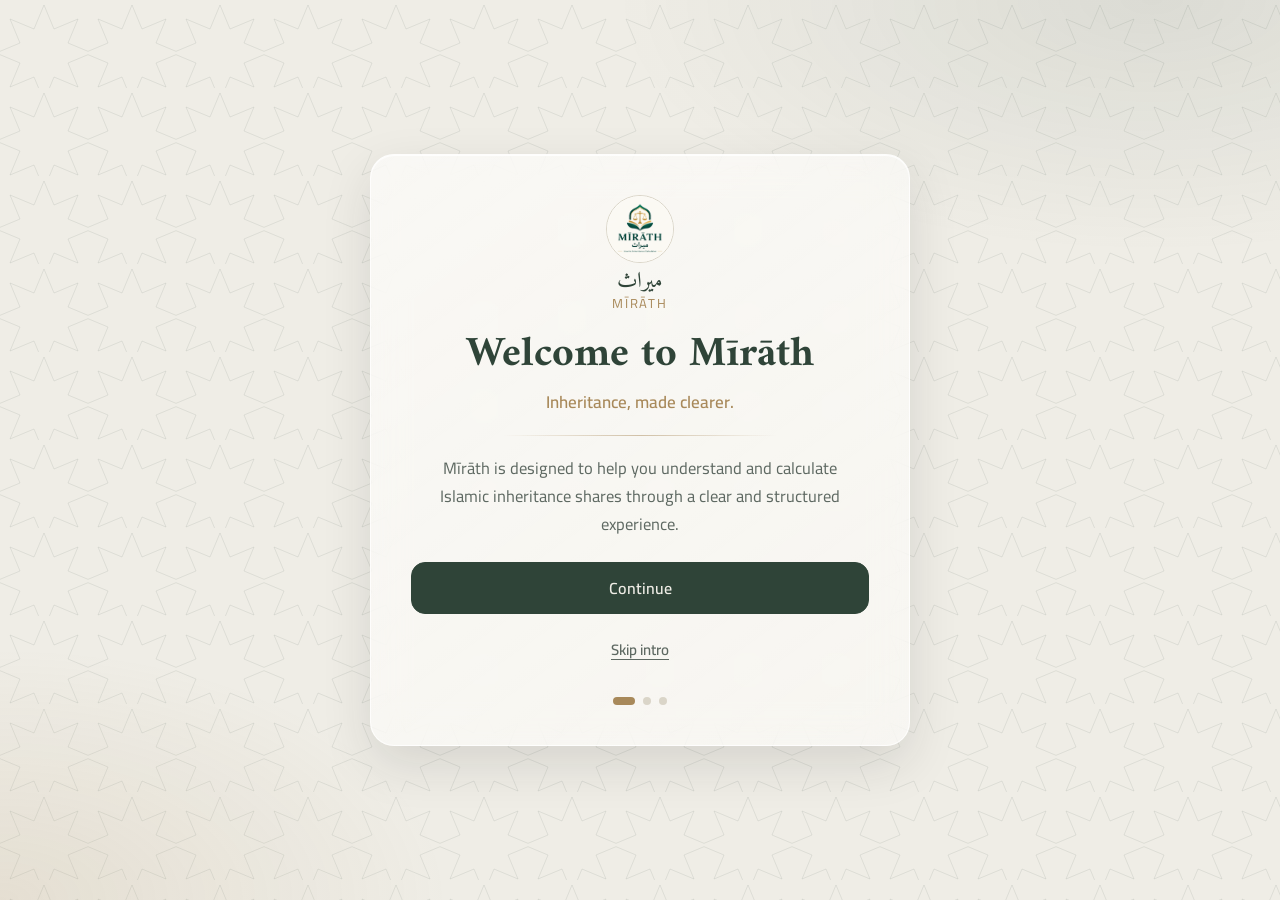
==== index.html @ 4e0994a4 "Add files via upload" ====
<!DOCTYPE html>
<html lang="ar" dir="rtl">
<head>
  <script>
    if (localStorage.getItem('mirath_terms_v1') !== 'accepted') {
      window.location.replace('entry.html');
    }
  </script>

  <!-- baaki existing head code -->
<meta charset="UTF-8">
<meta name="viewport" content="width=device-width, initial-scale=1, viewport-fit=cover">
<title>الفرائض — حاسبة المواريث الشرعية</title>
  <link rel="icon" type="image/png" href="logo.png">
<link rel="apple-touch-icon" href="logo.png">
<link rel="preconnect" href="https://fonts.googleapis.com">
<link href="https://fonts.googleapis.com/css2?family=Amiri:wght@400;700&family=Cairo:wght@400;600;700&display=swap" rel="stylesheet">
<link rel="stylesheet" href="style.css">
  <link rel="manifest" href="manifest.json">

<meta name="theme-color" content="#0f766e">
<meta name="mobile-web-app-capable" content="yes">

<meta name="apple-mobile-web-app-capable" content="yes">
<meta name="apple-mobile-web-app-title" content="Mīrāth">
<meta name="apple-mobile-web-app-status-bar-style" content="default">
<link rel="apple-touch-icon" href="icon-180.png">
</>
<body>
<div class="bg"><i class="orb o1"></i><i class="orb o2"></i><i class="orb o3"></i><div class="pattern"></div></div>
<header class="glass topbar">
  <div class="brand">
  <img class="brand-logo" src="logo.png" alt="Mīrāth logo">
  <div><h1>الفرائض</h1><p>حاسبة المواريث الشرعية</p></div>
  </div>
  <button id="theme" class="icon glass-pill" aria-label="تبديل المظهر">◐</button>
</header>

<main>
  <p class="basmala">بِسْمِ اللَّهِ الرَّحْمَٰنِ الرَّحِيمِ</p>

  <section id="estate" class="tab active">
    <div class="glass card">
      <h2>المتوفى</h2>
      <div class="seg" id="sex"><button data-v="m" class="on">ذكر</button><button data-v="f">أنثى</button></div>
    </div>
    <div class="glass card">
      <h2>التركة</h2>
      <label>إجمالي التركة<input type="number" id="total" inputmode="decimal" placeholder="0" min="0"></label>
      <label>الديون<input type="number" id="debt" inputmode="decimal" placeholder="0" min="0"></label>
      <label>تجهيز الميت ودفنه<input type="number" id="funeral" inputmode="decimal" placeholder="0" min="0"></label>
      <label>الوصية <small>(لا تزيد على الثلث)</small><input type="number" id="will" inputmode="decimal" placeholder="0" min="0"></label>
      <details class="adv"><summary>خيارات متقدمة: الوصية والمنهج</summary>
        <label>الموصى له<select id="wtype"><option value="non">غير وارث</option><option value="heir">وارث</option><option value="charity">جهة خيرية</option></select></label>
        <label>إجازة الورثة للوصية<select id="wcons"><option value="no">لا توجد إجازة</option><option value="yes">أجاز الورثة</option></select></label>
        <label>سياسة الرد<select id="policy"><option value="jumhur1">الرد على غير الزوجين فقط (المعتمد)</option><option value="jumhur1_rs">يُرد على الزوج/الزوجة إن انفردا</option></select></label>
      </details>
      <button class="reset glass-pill">إعادة تعيين</button>
    </div>
  </section>

  <section id="heirs" class="tab">
    <div class="glass card"><h2>الورثة</h2><div id="list"></div>
      <details class="adv"><summary>حالة الوارث: رقيق (متقدم)</summary>
        <label>الفئة<select id="stCat"></select></label>
        <label>عدد الأرقاء منهم (الرقيق لا يرث ولا يحجب)<input type="number" id="stN" min="0" max="30" value="0" inputmode="numeric"></label>
      </details><button class="reset glass-pill">إعادة تعيين</button></div>
  </section>

  <section id="result" class="tab">
    <div class="glass card hero"><small>الصافي للتقسيم</small><strong id="net">0</strong><span id="meta"></span></div>
    <div class="glass card flow" id="flow"></div>
    <div class="glass card warn" id="msgs" hidden></div>
    <h2 class="hd" id="hd" hidden>أنصبة الورثة</h2>
    <div id="rows"></div>
    <div class="glass card note" id="note"></div>
  </section>

  <p class="verse">يُوصِيكُمُ اللَّهُ فِي أَوْلَادِكُمْ ۖ لِلذَّكَرِ مِثْلُ حَظِّ الْأُنثَيَيْنِ</p>
</main>

<div id="toast" class="glass toast" role="status" aria-live="polite"></div>
<nav class="glass tabbar">
  <button data-t="estate" class="on"><b>◈</b><span>التركة</span></button>
  <button data-t="heirs"><b>❖</b><span>الورثة</span></button>
  <button data-t="result"><b>✧</b><span>النتيجة</span></button>
</nav>
<script src="script.js"></script>
  <script>
if ("serviceWorker" in navigator) {
  window.addEventListener("load", () => {
    navigator.serviceWorker.register("./sw.js")
      .catch(error => {
        console.error("Service Worker registration failed:", error);
      });
  });
}
  </script>
</body>
</html>
---- style.css ----
:root{
  --nav:90px;--w:640px;
  --bg1:#f3efe6;--bg2:#dfeee9;--ink:#12302b;--mute:#5d7a73;--gold:#b8892f;--emerald:#0f766e;
  --glass:rgba(255,255,255,.34);--edge:rgba(255,255,255,.7);--shadow:rgba(20,60,50,.16);--pat:rgba(15,118,110,.08)
}
:root[data-theme=dark]{
  --bg1:#07201d;--bg2:#0c2b33;--ink:#eaf5f1;--mute:#8fb0a8;--gold:#e2b662;--emerald:#3ec5b5;
  --glass:rgba(255,255,255,.08);--edge:rgba(255,255,255,.22);--shadow:rgba(0,0,0,.45);--pat:rgba(226,182,98,.07)
}
*{box-sizing:border-box;margin:0;-webkit-tap-highlight-color:transparent}
html{scroll-padding-top:90px}
body{font-family:Cairo,system-ui,sans-serif;color:var(--ink);background:linear-gradient(160deg,var(--bg1),var(--bg2));min-height:100vh;min-height:100dvh;
  padding:calc(env(safe-area-inset-top,0px) + 92px) clamp(12px,4vw,24px) calc(env(safe-area-inset-bottom,0px) + var(--nav) + 36px);transition:background .4s}
.bg{position:fixed;inset:0;z-index:-1;overflow:hidden}
.orb{position:absolute;border-radius:50%;filter:blur(60px);opacity:.75}
.o1{width:320px;height:320px;background:#2fbfa9;top:-80px;right:-60px}
.o2{width:280px;height:280px;background:#e8c06a;bottom:10%;left:-90px}
.o3{width:220px;height:220px;background:#6aa8e8;top:45%;right:-70px;opacity:.5}
:root[data-theme=dark] .orb{opacity:.35}
.pattern{position:absolute;inset:0;background-image:url("data:image/svg+xml,%3Csvg xmlns='http://www.w3.org/2000/svg' width='80' height='80'%3E%3Cpath d='M40 4l9 22 22-9-9 22 22 9-22 9 9 22-22-9-9 22-9-22-22 9 9-22-22-9 22-9-9-22 22 9z' fill='none' stroke='%230f766e' stroke-width='1'/%3E%3C/svg%3E");opacity:.13}
:root[data-theme=dark] .pattern{opacity:.09}

/* Liquid glass */
.glass{position:relative;background:linear-gradient(135deg,rgba(255,255,255,.28),var(--glass) 40%,rgba(255,255,255,.06));
  backdrop-filter:blur(28px) saturate(190%);-webkit-backdrop-filter:blur(28px) saturate(190%);
  border:1px solid var(--edge);border-radius:28px;
  box-shadow:0 12px 40px var(--shadow),inset 0 1.5px 0 rgba(255,255,255,.75),inset 0 -1.5px 0 rgba(255,255,255,.12),inset 0 0 22px rgba(255,255,255,.14)}
.glass::before{content:"";position:absolute;inset:0;border-radius:inherit;pointer-events:none;
  background:radial-gradient(120% 60% at 20% 0%,rgba(255,255,255,.45),transparent 55%)}
.glass-pill{border:1px solid var(--edge);background:var(--glass);backdrop-filter:blur(20px);-webkit-backdrop-filter:blur(20px);color:var(--ink)}

.topbar{position:fixed;top:calc(env(safe-area-inset-top,0px) + 2px);left:12px;right:12px;z-index:10;display:flex;justify-content:space-between;align-items:center;padding:4px 18px;border-radius:26px;max-width:var(--w);margin:auto}
.brand{display:flex;gap:12px;align-items:center}
.star{font-size:26px;color:var(--gold)}
h1{font-family:Amiri,serif;font-size:26px;line-height:1}
.brand p{font-size:12px;color:var(--mute)}
.icon{width:40px;height:40px;border-radius:50%;font-size:18px;cursor:pointer}

main{max-width:var(--w);margin:auto}
.basmala{font-family:Amiri,serif;text-align:center;font-size:24px;color:var(--gold);margin-bottom:18px}
.verse{font-family:Amiri,serif;text-align:center;color:var(--mute);margin-top:26px;font-size:17px;line-height:1.9}
.tab{display:none;flex-direction:column;gap:14px}
.tab.active{display:flex;animation:in .35s ease}
@keyframes in{from{opacity:0;transform:translateY(8px)}}
.card{padding:20px}
h2{font-family:Amiri,serif;font-size:22px;margin-bottom:12px}
label{display:block;font-size:14px;color:var(--mute);margin-top:12px}
label small{opacity:.8}
input{width:100%;margin-top:6px;padding:13px 16px;border-radius:16px;border:1px solid var(--edge);background:rgba(255,255,255,.35);
  color:var(--ink);font:600 17px Cairo;outline:none;text-align:right;box-shadow:inset 0 2px 6px rgba(0,0,0,.06)}
:root[data-theme=dark] input{background:rgba(255,255,255,.07)}
input:focus-visible,button:focus-visible{outline:2px solid var(--emerald);outline-offset:2px}

.seg{display:flex;padding:4px;border-radius:18px;background:rgba(0,0,0,.06);gap:4px}
.seg button{flex:1;padding:11px;border:0;border-radius:14px;background:none;font:600 16px Cairo;color:var(--mute);cursor:pointer;transition:.25s}
.seg button.on{background:rgba(255,255,255,.75);color:var(--emerald);box-shadow:0 3px 10px var(--shadow)}
:root[data-theme=dark] .seg button.on{background:rgba(255,255,255,.16)}

.row{display:flex;align-items:center;justify-content:space-between;padding:12px 0;border-bottom:1px solid rgba(120,150,140,.18)}
.row:last-child{border:0}
.step{display:flex;align-items:center;gap:12px}
.step button{width:36px;height:36px;border-radius:50%;font:700 20px Cairo;cursor:pointer;border:1px solid var(--edge);background:var(--glass);color:var(--emerald);
  box-shadow:inset 0 1px 0 rgba(255,255,255,.7)}
.step button:active{transform:scale(.9)}
.step output{min-width:22px;text-align:center;font-weight:700;font-size:18px}

.hero{text-align:center;padding:26px}
.hero small{color:var(--mute)}
.hero strong{display:block;font-family:Amiri,serif;font-size:44px;color:var(--emerald);line-height:1.3}
.hero span{font-size:13px;color:var(--mute)}
#rows{display:flex;flex-direction:column;gap:12px}
.res{padding:16px 18px;display:flex;justify-content:space-between;align-items:center;gap:10px}
.res h3{font-size:17px;font-weight:700}
.res p{font-size:13px;color:var(--mute)}
.res .amt{text-align:left;direction:ltr;font-weight:700;color:var(--emerald)}
.res .frac{display:inline-block;font-family:Amiri,serif;font-size:20px;color:var(--gold);direction:ltr}
.bar{height:5px;border-radius:5px;background:rgba(0,0,0,.08);margin-top:8px;overflow:hidden;width:120px}
.bar i{display:block;height:100%;background:linear-gradient(90deg,var(--emerald),var(--gold));border-radius:5px}
.note{font-size:14px;color:var(--mute);line-height:1.9}
.empty{text-align:center;color:var(--mute);padding:30px 10px}

.tabbar{position:fixed;bottom:calc(env(safe-area-inset-bottom,0px) + 12px);left:0;right:0;margin:auto;width:min(320px,calc(100% - 32px));z-index:10;display:flex;padding:4px;border-radius:24px;gap:4px}
.tabbar button{flex:1;display:flex;flex-direction:column;align-items:center;gap:2px;padding:5px 0;border:0;border-radius:20px;background:none;color:var(--mute);font:600 11px Cairo;cursor:pointer;transition:.3s;position:relative;z-index:1}
.tabbar b{font-size:18px}
.tabbar button.on{color:var(--emerald);background:rgba(255,255,255,.5);box-shadow:0 4px 14px var(--shadow),inset 0 1px 0 #fff}
:root[data-theme=dark] .tabbar button.on{background:rgba(255,255,255,.14);box-shadow:0 4px 14px var(--shadow),inset 0 1px 0 rgba(255,255,255,.3)}
@media(prefers-reduced-motion:reduce){*{animation:none!important;transition:none!important}}

/* ---- v2: وضوح النتائج، الاستجابة، الآية ---- */
@media(min-width:900px){:root{--w:720px}}@media(min-width:1400px){:root{--w:780px}}
.verse{overflow-wrap:anywhere;text-wrap:balance;padding:0 6px;margin:26px 0 6px;font-size:clamp(15px,4.2vw,18px)}
.row span{flex:1;min-width:0;padding-inline-end:10px;line-height:1.6;overflow-wrap:anywhere}.step{flex:none}
.sub{font-size:13px;color:var(--gold);margin:14px 0 0;font-weight:700}
.reset{margin-top:16px;width:100%;padding:11px;border-radius:16px;font:600 15px Cairo;cursor:pointer;color:var(--mute)}
.reset.armed{color:#b4432f;border-color:#b4432f}
.hd{margin:6px 4px 0}
.flow{display:flex;flex-direction:column;align-items:stretch;gap:2px;padding:16px 20px}
.fl{display:flex;justify-content:space-between;gap:10px;font-size:15px;color:var(--mute)}.fl b{color:var(--ink);direction:ltr}
.fl.last{color:var(--emerald);font-weight:700;border-top:1px solid rgba(120,150,140,.25);padding-top:8px;margin-top:2px}.fl.last b{color:var(--emerald)}
.ar{text-align:center;font-style:normal;color:var(--gold);font-size:13px;line-height:1.2}
.warn{font-size:14px;line-height:1.9;color:var(--ink);padding:14px 18px}
.res{flex-direction:column;align-items:stretch;gap:6px}
.rh,.rb{display:flex;justify-content:space-between;gap:10px}.rh{align-items:center}.rb{align-items:flex-end}
.rh h3{min-width:0;overflow-wrap:anywhere;line-height:1.5}.cnt{font-size:14px;color:var(--mute);font-weight:600}
.tag{flex:none;font-size:12px;font-weight:700;padding:2px 12px;border-radius:99px;border:1px solid var(--edge);background:var(--glass)}
.tag.fard{color:var(--emerald)}.tag.asaba,.tag.both{color:var(--gold)}.tag.no{color:var(--mute)}
.res b{color:var(--ink)}.res.blk{opacity:.85}.res.blk h3{color:var(--mute)}
.nums{flex:none;text-align:left;max-width:52%}.frac small{display:block;font:600 11px Cairo;color:var(--mute);line-height:1.4}
.bar{width:100%;max-width:260px}
.toast{position:fixed;left:50%;bottom:calc(env(safe-area-inset-bottom,0px) + var(--nav) + 18px);transform:translate(-50%,10px);z-index:20;width:max-content;max-width:calc(100% - 32px);
  padding:10px 18px;border-radius:20px;font-size:14px;opacity:0;pointer-events:none;transition:.3s}
.toast.show{opacity:1;transform:translate(-50%,0)}
@media(max-width:360px){.card{padding:16px}.res{padding:14px}h1{font-size:23px}.basmala{font-size:21px}.hero strong{font-size:36px}}
@media(max-height:500px){:root{--nav:64px}body{padding-top:calc(env(safe-area-inset-top,0px) + 74px)}.topbar{padding:6px 16px}.basmala{margin-bottom:10px}
  .tabbar button{flex-direction:row;justify-content:center;gap:6px;padding:5px 0}}

/* v3: عناصر المتقدم والشرح فقط */
select{width:100%;margin-top:6px;padding:12px 14px;border-radius:16px;border:1px solid var(--edge);background:rgba(255,255,255,.35);color:var(--ink);font:600 15px Cairo}
:root[data-theme=dark] select{background:rgba(255,255,255,.07)}
.adv{margin-top:14px;border-top:1px solid var(--edge);padding-top:8px}
.adv summary,.why summary{cursor:pointer;font-size:13px;font-weight:700;color:var(--gold);padding:6px 0}
.why ul{margin:4px 18px 4px 0;font-size:12.5px;color:var(--mute);line-height:1.8}
/* MīRĀTH brand logo */
.brand-logo{
  width:44px;
  height:44px;
  object-fit:contain;
  flex:none;
}
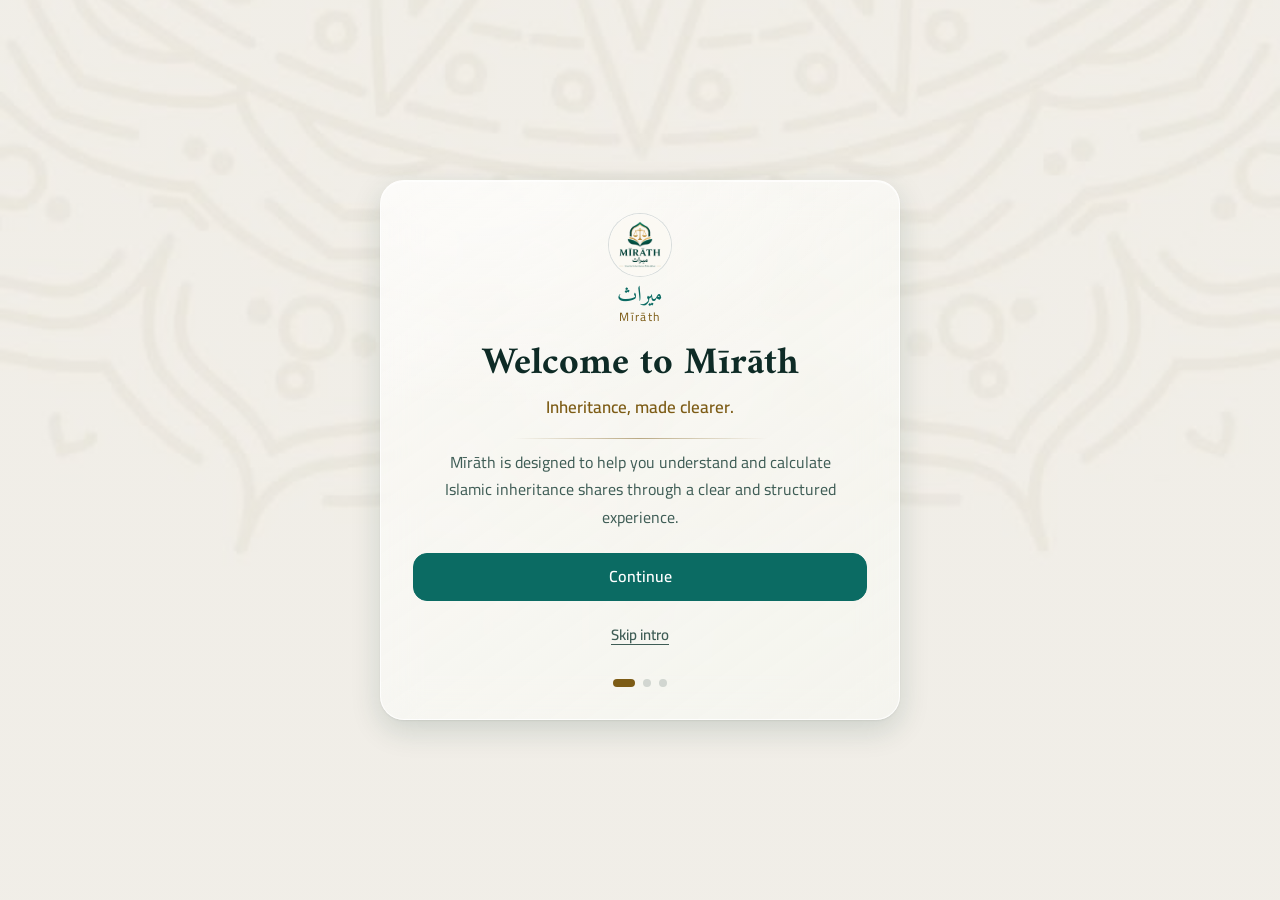
==== commit 3aad568f: "Add files via upload" ====
--- a/index.html
+++ b/index.html
@@ -26,7 +26,13 @@
 <meta name="apple-mobile-web-app-status-bar-style" content="default">
 <link rel="apple-touch-icon" href="icon-180.png">
 </>
-<body>
+<body class="has-video-bg">
+
+  <video class="background-video" autoplay muted loop playsinline>
+    <source src="bg.mp4" type="video/mp4">
+  </video>
+
+  <!-- Baaki tumhara existing app HTML -->
 <div class="bg"><i class="orb o1"></i><i class="orb o2"></i><i class="orb o3"></i><div class="pattern"></div></div>
 <header class="glass topbar">
   <div class="brand">
--- a/style.css
+++ b/style.css
@@ -1,16 +1,146 @@
+/* ==========================================================================
+   MĪRĀTH — SHARED STYLESHEET
+   Used by index.html (calculator, MP4 video background)
+   and entry.html (onboarding, static bg.png background).
+
+   1. Design tokens (light + dark)
+   2. Base & page backgrounds (bg.png for all pages, MP4 for index only)
+   3. Liquid-glass surfaces
+   4. Main app — layout, forms, results
+   5. Main app — results clarity & responsive
+   6. Main app — advanced & explanation
+   7. Brand logo
+   8. Onboarding (entry.html) — everything prefixed .entry-
+   9. Reduced motion
+   ========================================================================== */
+
+
+/* ==========================================================================
+   1. DESIGN TOKENS
+   ========================================================================== */
 :root{
+  color-scheme:light;
   --nav:90px;--w:640px;
-  --bg1:#f3efe6;--bg2:#dfeee9;--ink:#12302b;--mute:#5d7a73;--gold:#b8892f;--emerald:#0f766e;
-  --glass:rgba(255,255,255,.34);--edge:rgba(255,255,255,.7);--shadow:rgba(20,60,50,.16);--pat:rgba(15,118,110,.08)
+
+  /* palette — warm ivory paper, deep green ink, antique gold, soft emerald */
+  --bg1:#f3efe6;--bg2:#dfeee9;
+  --ink:#0e2b26;
+  --mute:#3f5d56;
+  --gold:#7d5c16;
+  --emerald:#0b6b63;
+  --on-accent:#ffffff;
+  --danger:#a93a27;
+
+  /* glass surfaces */
+  --glass:rgba(255,255,255,.62);
+  --glass-hi:rgba(255,255,255,.82);
+  --glass-lo:rgba(255,255,255,.46);
+  --glass-a:rgba(255,255,255,.68);        /* card gradient, start */
+  --glass-b:rgba(247,250,246,.54);        /* card gradient, end */
+  --glass-strong:rgba(255,255,255,.9);    /* toast, modal */
+  --glass-solid:rgba(250,248,242,.94);    /* fallback without backdrop-filter */
+  --edge:rgba(255,255,255,.78);
+  --shadow:rgba(20,60,50,.16);
+  --pat:rgba(15,118,110,.08);
+  --reflect:rgba(255,255,255,.34);        /* top reflection */
+  --inset-hi:rgba(255,255,255,.7);        /* inner top highlight */
+
+  /* controls */
+  --field:rgba(255,255,255,.74);          /* inputs, inset panels */
+  --line:rgba(18,48,43,.16);              /* hairlines and dividers */
+  --track:rgba(18,48,43,.1);              /* bar / segmented tracks */
+  --btn-fill:rgba(255,255,255,.8);        /* round + / − buttons */
+  --pill-on:rgba(255,255,255,.9);         /* selected tab / segment */
+  --overlay:rgba(18,48,43,.46);           /* modal backdrop */
+  --halo:0 1px 2px rgba(255,255,255,.75); /* text sitting directly on the background */
+  --r-lg:24px;--r-md:14px;--r-sm:12px;    /* radius scale */
+  --blur:18px;
+
+  /* backgrounds */
+  --bg-scrim:rgba(243,239,230,.6);        /* wash over bg.png */
+  --bg-fallback:#e9e6dc;                  /* solid colour if bg.png fails */
+  --vs-a:rgba(244,240,230,.62);           /* wash over the video (top/bottom) */
+  --vs-b:rgba(244,240,230,.46);           /* wash over the video (middle) */
 }
 :root[data-theme=dark]{
-  --bg1:#07201d;--bg2:#0c2b33;--ink:#eaf5f1;--mute:#8fb0a8;--gold:#e2b662;--emerald:#3ec5b5;
-  --glass:rgba(255,255,255,.08);--edge:rgba(255,255,255,.22);--shadow:rgba(0,0,0,.45);--pat:rgba(226,182,98,.07)
-}
+  color-scheme:dark;
+  --bg1:#07201d;--bg2:#0c2b33;
+  --ink:#f0f8f5;
+  --mute:#b2cfc7;
+  --gold:#e6bd6f;
+  --emerald:#46c9b8;
+  --on-accent:#05201c;
+  --danger:#ff9d88;
+
+  --glass:rgba(255,255,255,.1);
+  --glass-hi:rgba(255,255,255,.18);
+  --glass-lo:rgba(255,255,255,.06);
+  --glass-a:rgba(16,50,45,.68);
+  --glass-b:rgba(8,32,30,.6);
+  --glass-strong:rgba(9,32,29,.92);
+  --glass-solid:rgba(9,32,29,.95);
+  --edge:rgba(255,255,255,.2);
+  --shadow:rgba(0,0,0,.45);
+  --pat:rgba(226,182,98,.07);
+  --reflect:rgba(255,255,255,.1);
+  --inset-hi:rgba(255,255,255,.14);
+
+  --field:rgba(3,20,18,.42);
+  --line:rgba(255,255,255,.17);
+  --track:rgba(255,255,255,.14);
+  --btn-fill:rgba(255,255,255,.12);
+  --pill-on:rgba(255,255,255,.18);
+  --overlay:rgba(0,0,0,.6);
+  --halo:0 1px 3px rgba(0,0,0,.6);
+
+  --bg-scrim:rgba(7,20,18,.55);
+  --bg-fallback:#08171a;
+  --vs-a:rgba(5,22,20,.66);
+  --vs-b:rgba(5,22,20,.5);
+}
+
+
+/* ==========================================================================
+   2. BASE & PAGE BACKGROUNDS
+   --------------------------------------------------------------------------
+   entry.html : body::before paints bg.png under a readability wash.
+                No video exists on that page, so nothing else is drawn.
+   index.html : the <video class="background-video"> is painted ABOVE
+                body::before (bg.png then only shows while the video loads, or
+                if it cannot play) and BELOW body::after (readability wash).
+
+   Stacking order (back to front):
+     html background  →  body::before (bg.png)  → .background-video
+     → body::after (video wash)  → page content  → .topbar / .tabbar (10)
+     → .toast (20)  → .entry-overlay (50)
+   ========================================================================== */
 *{box-sizing:border-box;margin:0;-webkit-tap-highlight-color:transparent}
-html{scroll-padding-top:90px}
-body{font-family:Cairo,system-ui,sans-serif;color:var(--ink);background:linear-gradient(160deg,var(--bg1),var(--bg2));min-height:100vh;min-height:100dvh;
-  padding:calc(env(safe-area-inset-top,0px) + 92px) clamp(12px,4vw,24px) calc(env(safe-area-inset-bottom,0px) + var(--nav) + 36px);transition:background .4s}
+html{scroll-padding-top:90px;background:var(--bg-fallback);-webkit-text-size-adjust:100%;text-size-adjust:100%}
+body{font-family:Cairo,system-ui,sans-serif;color:var(--ink);background:transparent;min-height:100vh;min-height:100dvh;
+  padding:calc(env(safe-area-inset-top,0px) + 92px) clamp(12px,4vw,24px) calc(env(safe-area-inset-bottom,0px) + var(--nav) + 36px);
+  overflow-wrap:break-word;overflow-x:hidden;overflow-x:clip}
+
+/* static background (every page) */
+body::before{content:"";position:fixed;inset:0;z-index:-2;pointer-events:none;
+  background-color:var(--bg-fallback);
+  background-image:linear-gradient(var(--bg-scrim),var(--bg-scrim)),url("bg.png"),linear-gradient(160deg,var(--bg1),var(--bg2));
+  background-position:center,center,center;
+  background-size:cover,cover,cover;
+  background-repeat:no-repeat,no-repeat,no-repeat}
+
+/* MP4 background — the class exists only in index.html */
+.background-video{position:fixed;inset:0;z-index:-1;display:block;width:100%;height:100%;
+  object-fit:cover;object-position:center;border:0;outline:0;
+  background:var(--bg-fallback);pointer-events:none;user-select:none;-webkit-user-select:none}
+.background-video::-webkit-media-controls,
+.background-video::-webkit-media-controls-start-playback-button{display:none!important;-webkit-appearance:none}
+
+/* readability wash over the video — drawn only on pages that contain it */
+body:has(> .background-video)::after{content:"";position:fixed;inset:0;z-index:-1;pointer-events:none;
+  background:linear-gradient(180deg,var(--vs-a),var(--vs-b) 45%,var(--vs-b) 60%,var(--vs-a))}
+
+/* Legacy decorative layer — kept hidden so the backgrounds above stay the only ones */
+.bg{display:none}
 .bg{position:fixed;inset:0;z-index:-1;overflow:hidden}
 .orb{position:absolute;border-radius:50%;filter:blur(60px);opacity:.75}
 .o1{width:320px;height:320px;background:#2fbfa9;top:-80px;right:-60px}
@@ -20,53 +150,102 @@
 .pattern{position:absolute;inset:0;background-image:url("data:image/svg+xml,%3Csvg xmlns='http://www.w3.org/2000/svg' width='80' height='80'%3E%3Cpath d='M40 4l9 22 22-9-9 22 22 9-22 9 9 22-22-9-9 22-9-22-22 9 9-22-22-9 22-9-9-22 22 9z' fill='none' stroke='%230f766e' stroke-width='1'/%3E%3C/svg%3E");opacity:.13}
 :root[data-theme=dark] .pattern{opacity:.09}
 
-/* Liquid glass */
-.glass{position:relative;background:linear-gradient(135deg,rgba(255,255,255,.28),var(--glass) 40%,rgba(255,255,255,.06));
-  backdrop-filter:blur(28px) saturate(190%);-webkit-backdrop-filter:blur(28px) saturate(190%);
-  border:1px solid var(--edge);border-radius:28px;
-  box-shadow:0 12px 40px var(--shadow),inset 0 1.5px 0 rgba(255,255,255,.75),inset 0 -1.5px 0 rgba(255,255,255,.12),inset 0 0 22px rgba(255,255,255,.14)}
-.glass::before{content:"";position:absolute;inset:0;border-radius:inherit;pointer-events:none;
-  background:radial-gradient(120% 60% at 20% 0%,rgba(255,255,255,.45),transparent 55%)}
-.glass-pill{border:1px solid var(--edge);background:var(--glass);backdrop-filter:blur(20px);-webkit-backdrop-filter:blur(20px);color:var(--ink)}
-
-.topbar{position:fixed;top:calc(env(safe-area-inset-top,0px) + 2px);left:12px;right:12px;z-index:10;display:flex;justify-content:space-between;align-items:center;padding:4px 18px;border-radius:26px;max-width:var(--w);margin:auto}
-.brand{display:flex;gap:12px;align-items:center}
+
+/* ==========================================================================
+   3. LIQUID-GLASS SURFACES
+   Shared by app cards, bars, results, toast and onboarding cards.
+   Layers: tinted gradient fill · backdrop blur · hairline border ·
+           soft top reflection · two-step shadow.
+   ========================================================================== */
+.glass{
+  position:relative;
+  isolation:isolate;
+  background:linear-gradient(145deg,var(--glass-a),var(--glass-b));
+  -webkit-backdrop-filter:blur(var(--blur)) saturate(150%);
+  backdrop-filter:blur(var(--blur)) saturate(150%);
+  border:1px solid var(--edge);
+  border-radius:var(--r-lg);
+  box-shadow:
+    0 1px 2px rgba(0,0,0,.06),
+    0 10px 30px var(--shadow),
+    inset 0 1px 0 var(--inset-hi);
+}
+
+/* top reflection — sits BEHIND the content (negative z-index inside the
+   .glass stacking context), so it can never wash over text */
+.glass::before{
+  content:"";position:absolute;inset:0;z-index:-1;border-radius:inherit;pointer-events:none;
+  background:radial-gradient(120% 70% at 20% 0%,var(--reflect),transparent 60%);
+}
+
+/* floating pills: top bar, tab bar, round buttons, tags */
+.glass-pill{
+  color:var(--ink);
+  background:linear-gradient(145deg,var(--glass-a),var(--glass-b));
+  -webkit-backdrop-filter:blur(14px) saturate(150%);
+  backdrop-filter:blur(14px) saturate(150%);
+  border:1px solid var(--edge);
+  box-shadow:0 6px 22px var(--shadow),inset 0 1px 0 var(--inset-hi);
+}
+
+/* a pill inside a glass card needs no second blur (cheaper, looks cleaner) */
+.glass .glass-pill{
+  -webkit-backdrop-filter:none;backdrop-filter:none;
+  background:var(--btn-fill);
+  box-shadow:0 2px 8px var(--shadow),inset 0 1px 0 var(--inset-hi);
+}
+
+/* readable fallback when the browser has no backdrop blur */
+@supports not ((backdrop-filter:blur(1px)) or (-webkit-backdrop-filter:blur(1px))){
+  .glass,.glass-pill{background:var(--glass-solid)}
+  .glass .glass-pill{background:var(--btn-fill)}
+}
+
+
+/* ==========================================================================
+   4. MAIN APP — LAYOUT, FORMS, RESULTS
+   ========================================================================== */
+.topbar{position:fixed;top:calc(env(safe-area-inset-top,0px) + 2px);
+  left:max(12px,env(safe-area-inset-left));right:max(12px,env(safe-area-inset-right));
+  z-index:10;display:flex;justify-content:space-between;align-items:center;gap:10px;
+  padding:4px 18px;border-radius:26px;max-width:var(--w);margin:auto}
+.brand{display:flex;gap:12px;align-items:center;min-width:0}
 .star{font-size:26px;color:var(--gold)}
-h1{font-family:Amiri,serif;font-size:26px;line-height:1}
+h1{font-family:Amiri,serif;font-size:clamp(22px,6.4vw,26px);line-height:1}
 .brand p{font-size:12px;color:var(--mute)}
-.icon{width:40px;height:40px;border-radius:50%;font-size:18px;cursor:pointer}
+.icon{flex:none;width:42px;height:42px;border-radius:50%;font-size:18px;cursor:pointer;color:var(--ink)}
 
 main{max-width:var(--w);margin:auto}
-.basmala{font-family:Amiri,serif;text-align:center;font-size:24px;color:var(--gold);margin-bottom:18px}
-.verse{font-family:Amiri,serif;text-align:center;color:var(--mute);margin-top:26px;font-size:17px;line-height:1.9}
+.basmala{font-family:Amiri,serif;text-align:center;font-size:24px;color:var(--gold);margin-bottom:18px;text-shadow:var(--halo)}
+.verse{font-family:Amiri,serif;text-align:center;color:var(--ink);margin-top:26px;font-size:17px;line-height:1.9;text-shadow:var(--halo)}
 .tab{display:none;flex-direction:column;gap:14px}
 .tab.active{display:flex;animation:in .35s ease}
 @keyframes in{from{opacity:0;transform:translateY(8px)}}
 .card{padding:20px}
-h2{font-family:Amiri,serif;font-size:22px;margin-bottom:12px}
-label{display:block;font-size:14px;color:var(--mute);margin-top:12px}
-label small{opacity:.8}
-input{width:100%;margin-top:6px;padding:13px 16px;border-radius:16px;border:1px solid var(--edge);background:rgba(255,255,255,.35);
-  color:var(--ink);font:600 17px Cairo;outline:none;text-align:right;box-shadow:inset 0 2px 6px rgba(0,0,0,.06)}
-:root[data-theme=dark] input{background:rgba(255,255,255,.07)}
+h2{font-family:Amiri,serif;font-size:22px;margin-bottom:12px;color:var(--ink)}
+label{display:block;font-size:14px;font-weight:500;color:var(--mute);margin-top:12px}
+label small{opacity:.9}
+input{width:100%;min-width:0;margin-top:6px;padding:13px 16px;border-radius:var(--r-md);border:1px solid var(--line);background:var(--field);
+  color:var(--ink);font:600 17px Cairo;outline:none;text-align:right;box-shadow:inset 0 1px 4px rgba(0,0,0,.06)}
+input::placeholder{color:var(--mute);opacity:.7}
+input:focus{border-color:var(--emerald)}
 input:focus-visible,button:focus-visible{outline:2px solid var(--emerald);outline-offset:2px}
 
-.seg{display:flex;padding:4px;border-radius:18px;background:rgba(0,0,0,.06);gap:4px}
-.seg button{flex:1;padding:11px;border:0;border-radius:14px;background:none;font:600 16px Cairo;color:var(--mute);cursor:pointer;transition:.25s}
-.seg button.on{background:rgba(255,255,255,.75);color:var(--emerald);box-shadow:0 3px 10px var(--shadow)}
-:root[data-theme=dark] .seg button.on{background:rgba(255,255,255,.16)}
-
-.row{display:flex;align-items:center;justify-content:space-between;padding:12px 0;border-bottom:1px solid rgba(120,150,140,.18)}
+.seg{display:flex;padding:4px;border-radius:var(--r-md);background:var(--track);gap:4px}
+.seg button{flex:1;min-width:0;padding:11px;border:0;border-radius:calc(var(--r-md) - 3px);background:none;font:600 16px Cairo;color:var(--mute);cursor:pointer;transition:.25s}
+.seg button.on{background:var(--pill-on);color:var(--emerald);box-shadow:0 2px 8px var(--shadow),inset 0 1px 0 var(--inset-hi)}
+
+.row{display:flex;align-items:center;justify-content:space-between;padding:12px 0;border-bottom:1px solid var(--line)}
 .row:last-child{border:0}
 .step{display:flex;align-items:center;gap:12px}
-.step button{width:36px;height:36px;border-radius:50%;font:700 20px Cairo;cursor:pointer;border:1px solid var(--edge);background:var(--glass);color:var(--emerald);
-  box-shadow:inset 0 1px 0 rgba(255,255,255,.7)}
+.step button{width:42px;height:42px;border-radius:50%;font:700 20px Cairo;cursor:pointer;border:1px solid var(--edge);background:var(--btn-fill);color:var(--emerald);
+  box-shadow:0 2px 6px var(--shadow),inset 0 1px 0 var(--inset-hi)}
 .step button:active{transform:scale(.9)}
-.step output{min-width:22px;text-align:center;font-weight:700;font-size:18px}
+.step output{min-width:22px;text-align:center;font-weight:700;font-size:18px;color:var(--ink)}
 
 .hero{text-align:center;padding:26px}
 .hero small{color:var(--mute)}
-.hero strong{display:block;font-family:Amiri,serif;font-size:44px;color:var(--emerald);line-height:1.3}
+.hero strong{display:block;font-family:Amiri,serif;font-size:clamp(34px,10.5vw,44px);color:var(--emerald);line-height:1.3}
 .hero span{font-size:13px;color:var(--mute)}
 #rows{display:flex;flex-direction:column;gap:12px}
 .res{padding:16px 18px;display:flex;justify-content:space-between;align-items:center;gap:10px}
@@ -74,56 +253,241 @@
 .res p{font-size:13px;color:var(--mute)}
 .res .amt{text-align:left;direction:ltr;font-weight:700;color:var(--emerald)}
 .res .frac{display:inline-block;font-family:Amiri,serif;font-size:20px;color:var(--gold);direction:ltr}
-.bar{height:5px;border-radius:5px;background:rgba(0,0,0,.08);margin-top:8px;overflow:hidden;width:120px}
+.bar{height:5px;border-radius:5px;background:var(--track);margin-top:8px;overflow:hidden;width:120px}
 .bar i{display:block;height:100%;background:linear-gradient(90deg,var(--emerald),var(--gold));border-radius:5px}
 .note{font-size:14px;color:var(--mute);line-height:1.9}
 .empty{text-align:center;color:var(--mute);padding:30px 10px}
 
 .tabbar{position:fixed;bottom:calc(env(safe-area-inset-bottom,0px) + 12px);left:0;right:0;margin:auto;width:min(320px,calc(100% - 32px));z-index:10;display:flex;padding:4px;border-radius:24px;gap:4px}
-.tabbar button{flex:1;display:flex;flex-direction:column;align-items:center;gap:2px;padding:5px 0;border:0;border-radius:20px;background:none;color:var(--mute);font:600 11px Cairo;cursor:pointer;transition:.3s;position:relative;z-index:1}
+.tabbar button{flex:1;min-width:0;display:flex;flex-direction:column;align-items:center;gap:2px;padding:5px 0;border:0;border-radius:20px;background:none;color:var(--mute);font:600 11px Cairo;cursor:pointer;transition:.3s;position:relative;z-index:1}
 .tabbar b{font-size:18px}
-.tabbar button.on{color:var(--emerald);background:rgba(255,255,255,.5);box-shadow:0 4px 14px var(--shadow),inset 0 1px 0 #fff}
-:root[data-theme=dark] .tabbar button.on{background:rgba(255,255,255,.14);box-shadow:0 4px 14px var(--shadow),inset 0 1px 0 rgba(255,255,255,.3)}
-@media(prefers-reduced-motion:reduce){*{animation:none!important;transition:none!important}}
-
-/* ---- v2: وضوح النتائج، الاستجابة، الآية ---- */
-@media(min-width:900px){:root{--w:720px}}@media(min-width:1400px){:root{--w:780px}}
+.tabbar button.on{color:var(--emerald);background:var(--pill-on);box-shadow:0 3px 12px var(--shadow),inset 0 1px 0 var(--inset-hi)}
+
+
+/* ==========================================================================
+   5. MAIN APP — RESULT CLARITY, RESPONSIVE, VERSE
+   ========================================================================== */
+@media(min-width:900px){:root{--w:720px}}
+@media(min-width:1400px){:root{--w:780px}}
+@media(min-width:768px){.card{padding:24px}}
 .verse{overflow-wrap:anywhere;text-wrap:balance;padding:0 6px;margin:26px 0 6px;font-size:clamp(15px,4.2vw,18px)}
-.row span{flex:1;min-width:0;padding-inline-end:10px;line-height:1.6;overflow-wrap:anywhere}.step{flex:none}
+.row span{flex:1;min-width:0;padding-inline-end:10px;line-height:1.6;overflow-wrap:anywhere}
+.step{flex:none}
 .sub{font-size:13px;color:var(--gold);margin:14px 0 0;font-weight:700}
-.reset{margin-top:16px;width:100%;padding:11px;border-radius:16px;font:600 15px Cairo;cursor:pointer;color:var(--mute)}
-.reset.armed{color:#b4432f;border-color:#b4432f}
-.hd{margin:6px 4px 0}
+.reset{margin-top:16px;width:100%;padding:11px;border-radius:var(--r-md);font:600 15px Cairo;cursor:pointer;color:var(--mute)}
+.reset.armed{color:var(--danger);border-color:var(--danger)}
+.hd{margin:6px 4px 0;text-shadow:var(--halo)}
 .flow{display:flex;flex-direction:column;align-items:stretch;gap:2px;padding:16px 20px}
-.fl{display:flex;justify-content:space-between;gap:10px;font-size:15px;color:var(--mute)}.fl b{color:var(--ink);direction:ltr}
-.fl.last{color:var(--emerald);font-weight:700;border-top:1px solid rgba(120,150,140,.25);padding-top:8px;margin-top:2px}.fl.last b{color:var(--emerald)}
+.fl{display:flex;justify-content:space-between;gap:10px;font-size:15px;color:var(--mute)}
+.fl b{color:var(--ink);direction:ltr}
+.fl.last{color:var(--emerald);font-weight:700;border-top:1px solid var(--line);padding-top:8px;margin-top:2px}
+.fl.last b{color:var(--emerald)}
 .ar{text-align:center;font-style:normal;color:var(--gold);font-size:13px;line-height:1.2}
 .warn{font-size:14px;line-height:1.9;color:var(--ink);padding:14px 18px}
 .res{flex-direction:column;align-items:stretch;gap:6px}
-.rh,.rb{display:flex;justify-content:space-between;gap:10px}.rh{align-items:center}.rb{align-items:flex-end}
-.rh h3{min-width:0;overflow-wrap:anywhere;line-height:1.5}.cnt{font-size:14px;color:var(--mute);font-weight:600}
-.tag{flex:none;font-size:12px;font-weight:700;padding:2px 12px;border-radius:99px;border:1px solid var(--edge);background:var(--glass)}
-.tag.fard{color:var(--emerald)}.tag.asaba,.tag.both{color:var(--gold)}.tag.no{color:var(--mute)}
-.res b{color:var(--ink)}.res.blk{opacity:.85}.res.blk h3{color:var(--mute)}
-.nums{flex:none;text-align:left;max-width:52%}.frac small{display:block;font:600 11px Cairo;color:var(--mute);line-height:1.4}
+.rh,.rb{display:flex;justify-content:space-between;gap:10px}
+.rh{align-items:center}
+.rb{align-items:flex-end}
+.rh h3{min-width:0;overflow-wrap:anywhere;line-height:1.5}
+.cnt{font-size:14px;color:var(--mute);font-weight:600}
+.tag{flex:none;font-size:12px;font-weight:700;padding:2px 12px;border-radius:99px;border:1px solid var(--edge);background:var(--btn-fill)}
+.tag.fard{color:var(--emerald)}
+.tag.asaba,.tag.both{color:var(--gold)}
+.tag.no{color:var(--mute)}
+.res b{color:var(--ink)}
+.res.blk{opacity:.9}
+.res.blk h3{color:var(--mute)}
+.nums{flex:none;text-align:left;max-width:52%;overflow-wrap:anywhere}
+.frac small{display:block;font:600 11px Cairo;color:var(--mute);line-height:1.4}
 .bar{width:100%;max-width:260px}
 .toast{position:fixed;left:50%;bottom:calc(env(safe-area-inset-bottom,0px) + var(--nav) + 18px);transform:translate(-50%,10px);z-index:20;width:max-content;max-width:calc(100% - 32px);
-  padding:10px 18px;border-radius:20px;font-size:14px;opacity:0;pointer-events:none;transition:.3s}
+  padding:10px 18px;border-radius:20px;font-size:14px;color:var(--ink);background:var(--glass-strong);opacity:0;pointer-events:none;transition:.3s}
 .toast.show{opacity:1;transform:translate(-50%,0)}
-@media(max-width:360px){.card{padding:16px}.res{padding:14px}h1{font-size:23px}.basmala{font-size:21px}.hero strong{font-size:36px}}
-@media(max-height:500px){:root{--nav:64px}body{padding-top:calc(env(safe-area-inset-top,0px) + 74px)}.topbar{padding:6px 16px}.basmala{margin-bottom:10px}
-  .tabbar button{flex-direction:row;justify-content:center;gap:6px;padding:5px 0}}
-
-/* v3: عناصر المتقدم والشرح فقط */
-select{width:100%;margin-top:6px;padding:12px 14px;border-radius:16px;border:1px solid var(--edge);background:rgba(255,255,255,.35);color:var(--ink);font:600 15px Cairo}
-:root[data-theme=dark] select{background:rgba(255,255,255,.07)}
-.adv{margin-top:14px;border-top:1px solid var(--edge);padding-top:8px}
+@media(max-width:360px){
+  .card{padding:16px}.res{padding:14px}.basmala{font-size:21px}
+  .topbar{padding:4px 14px}
+  .step{gap:8px}
+}
+@media(max-height:500px){
+  :root{--nav:64px}
+  body{padding-top:calc(env(safe-area-inset-top,0px) + 74px)}
+  .topbar{padding:6px 16px}
+  .basmala{margin-bottom:10px}
+  .tabbar button{flex-direction:row;justify-content:center;gap:6px;padding:5px 0}
+}
+
+
+/* ==========================================================================
+   6. MAIN APP — ADVANCED OPTIONS & EXPLANATION
+   ========================================================================== */
+select{width:100%;min-width:0;margin-top:6px;padding:12px 14px;border-radius:var(--r-md);border:1px solid var(--line);background:var(--field);color:var(--ink);font:600 15px Cairo}
+select:focus{border-color:var(--emerald)}
+select option{color:var(--ink);background:var(--bg1)}
+.adv{margin-top:14px;border-top:1px solid var(--line);padding-top:8px}
 .adv summary,.why summary{cursor:pointer;font-size:13px;font-weight:700;color:var(--gold);padding:6px 0}
-.why ul{margin:4px 18px 4px 0;font-size:12.5px;color:var(--mute);line-height:1.8}
-/* MīRĀTH brand logo */
-.brand-logo{
-  width:44px;
-  height:44px;
-  object-fit:contain;
-  flex:none;
-}+.why ul{margin:4px 18px 4px 0;font-size:13px;color:var(--mute);line-height:1.8}
+
+
+/* ==========================================================================
+   7. MĪRĀTH BRAND LOGO
+   ========================================================================== */
+.brand-logo{width:44px;height:44px;object-fit:contain;flex:none}
+
+
+/* ==========================================================================
+   8. ONBOARDING (entry.html)
+   --------------------------------------------------------------------------
+   Every selector below starts with .entry- (or .entry-page) so it cannot
+   touch the calculator. Colours, glass and radii come from the shared tokens;
+   the background stays the static bg.png from section 2.
+   ========================================================================== */
+.entry-page{
+  --entry-num:28px;
+  padding:0;min-height:100vh;min-height:100dvh;overflow-x:hidden;line-height:1.7;
+}
+html.redirecting .entry-page{visibility:hidden}
+.entry-page main{max-width:none;margin:0}
+
+/* page frame */
+.entry-stage{
+  min-height:100vh;min-height:100dvh;display:flex;align-items:center;justify-content:center;
+  padding:max(20px,env(safe-area-inset-top)) max(16px,env(safe-area-inset-right)) max(20px,env(safe-area-inset-bottom)) max(16px,env(safe-area-inset-left));
+}
+.entry-card{width:100%;max-width:520px;padding:clamp(20px,5vw,32px)}
+.entry-noscript{padding:24px;text-align:center}
+
+/* brand block */
+.entry-brand{display:flex;flex-direction:column;align-items:center;gap:6px;margin-bottom:16px;text-align:center}
+.entry-logo{width:64px;height:64px;border-radius:50%;display:grid;place-items:center;background:var(--field);border:1px solid var(--line);overflow:hidden}
+.entry-logo img{width:100%;height:100%;object-fit:contain;display:block}
+.entry-logo .entry-fallback{display:none;font-size:28px;color:var(--gold)}
+.entry-logo.nologo img{display:none}
+.entry-logo.nologo .entry-fallback{display:block}
+.entry-wordmark{font-family:Amiri,serif;font-size:22px;color:var(--emerald);line-height:1.2}
+.entry-wordmark small{display:block;font-family:Cairo,sans-serif;font-size:12px;color:var(--gold);letter-spacing:.12em}
+
+/* steps (state classes active / leaving are toggled by the page script) */
+.entry-step{display:none}
+.entry-step.active{display:block;animation:entry-rise .35s ease both}
+.entry-step.leaving{animation:entry-fall .17s ease both}
+.entry-step:focus-visible{outline:none}
+@keyframes entry-rise{from{opacity:0;transform:translateY(8px)}to{opacity:1;transform:none}}
+@keyframes entry-fall{to{opacity:0;transform:translateY(-6px)}}
+
+/* typography */
+.entry-title{font-family:Amiri,serif;color:var(--ink);font-weight:700;line-height:1.25;text-align:center;margin:0;font-size:clamp(24px,6vw,30px)}
+.entry-title--lg{font-size:clamp(28px,7.5vw,38px)}
+.entry-tagline{text-align:center;color:var(--gold);font-weight:600;margin:6px 0 0;font-size:clamp(15px,4vw,17px)}
+.entry-lead{text-align:center;color:var(--mute);font-size:clamp(15px,3.8vw,16px);line-height:1.7;margin:10px auto 0;max-width:46ch}
+.entry-lead--body{text-align:start;max-width:none}
+.entry-lead + .entry-lead{margin-top:8px}
+.entry-rule{height:1px;background:linear-gradient(90deg,transparent,var(--gold),transparent);opacity:.5;margin:16px auto 0;width:56%}
+
+/* numbered lists */
+.entry-items{list-style:none;padding:0;margin:18px 0 0;display:grid;gap:10px}
+.entry-items li{
+  display:grid;grid-template-columns:var(--entry-num) minmax(0,1fr);column-gap:14px;align-items:start;
+  padding:12px 14px;border:1px solid var(--line);border-radius:var(--r-md);background:var(--field);
+}
+.entry-num{
+  width:var(--entry-num);height:var(--entry-num);border-radius:50%;
+  display:flex;align-items:center;justify-content:center;padding:0;
+  background:var(--emerald);color:var(--on-accent);
+  font:700 14px/1 system-ui,-apple-system,"Segoe UI",Roboto,"Helvetica Neue",Arial,sans-serif;
+  font-variant-numeric:lining-nums tabular-nums;
+}
+@supports (text-box:trim-both cap alphabetic){.entry-num{text-box:trim-both cap alphabetic}}
+.entry-item-title{display:block;color:var(--ink);font-size:16px;font-weight:700;line-height:var(--entry-num)}
+.entry-item-text{display:block;color:var(--mute);font-size:14.5px;line-height:1.55;overflow-wrap:anywhere}
+.entry-note{margin-top:14px;padding:12px 16px;border-inline-start:3px solid var(--gold);background:var(--field);border-radius:var(--r-sm);font-size:14.5px;line-height:1.65;color:var(--ink)}
+
+/* buttons */
+.entry-actions{display:flex;flex-direction:column;gap:10px;margin-top:22px}
+.entry-actions-row{display:flex;gap:10px}
+.entry-actions-row .entry-button{flex:1}
+.entry-button{
+  appearance:none;-webkit-appearance:none;display:inline-flex;align-items:center;justify-content:center;text-align:center;
+  font:600 16px/1.2 Cairo,system-ui,sans-serif;min-height:48px;padding:10px 20px;border-radius:var(--r-md);cursor:pointer;
+  border:1px solid var(--line);background:var(--field);color:var(--emerald);
+  transition:background-color .2s,transform .15s,opacity .2s;
+}
+.entry-button:active{transform:scale(.985)}
+.entry-button--primary{background:var(--emerald);border-color:var(--emerald);color:var(--on-accent)}
+.entry-button--link{border-color:transparent;background:none;color:var(--mute);text-decoration:underline;text-underline-offset:4px;font-size:15px}
+.entry-button:disabled{opacity:.45;cursor:not-allowed;transform:none}
+@media (hover:hover){
+  .entry-button:not(:disabled):hover{background:var(--glass-hi)}
+  .entry-button--primary:not(:disabled):hover{background:var(--emerald);filter:brightness(1.08)}
+  .entry-button--link:not(:disabled):hover{background:none;color:var(--ink)}
+}
+
+/* progress dots */
+.entry-dots{display:flex;justify-content:center;gap:8px;margin-top:20px}
+.entry-dots i{display:block;width:8px;height:8px;border-radius:99px;background:var(--line);transition:background-color .3s,width .3s}
+.entry-dots i.on{background:var(--gold);width:22px}
+
+/* terms & acknowledgement dialog (state class open / is-declined set by script) */
+.entry-overlay{
+  position:fixed;inset:0;z-index:50;display:none;align-items:center;justify-content:center;
+  padding:max(14px,env(safe-area-inset-top)) max(14px,env(safe-area-inset-right)) max(14px,env(safe-area-inset-bottom)) max(14px,env(safe-area-inset-left));
+  background:var(--overlay);-webkit-backdrop-filter:blur(3px);backdrop-filter:blur(3px);
+}
+.entry-overlay.open{display:flex;animation:entry-fade .25s ease both}
+.entry-modal{
+  width:100%;max-width:500px;max-height:calc(100vh - 28px);max-height:calc(100dvh - 28px);
+  padding:clamp(18px,4.5vw,28px);overflow-y:auto;overscroll-behavior:contain;animation:entry-pop .3s ease both;
+}
+/* dialogs are more opaque than cards so long text stays easy to read */
+.entry-modal.glass{background:var(--glass-strong)}
+.entry-modal .entry-brand{margin-bottom:8px}
+.entry-modal .entry-logo{width:48px;height:48px}
+.entry-modal .entry-title{font-size:clamp(22px,5.5vw,28px)}
+@keyframes entry-fade{from{opacity:0}to{opacity:1}}
+@keyframes entry-pop{from{opacity:0;transform:translateY(10px) scale(.98)}to{opacity:1;transform:none}}
+.entry-terms{
+  margin-top:14px;padding:14px 16px;border:1px solid var(--line);border-radius:var(--r-md);background:var(--field);
+  font-size:15px;line-height:1.7;color:var(--ink);overflow-y:auto;max-height:min(34vh,260px);min-height:90px;
+}
+.entry-terms:focus-visible{outline:2px solid var(--emerald);outline-offset:2px}
+.entry-check{display:flex;gap:12px;align-items:flex-start;margin-top:14px;min-height:48px;padding:8px 4px;cursor:pointer;font-size:15.5px;font-weight:600;color:var(--ink)}
+.entry-check span{line-height:24px}
+.entry-check input{
+  flex:none;width:24px;height:24px;margin:0;padding:0;border-radius:0;background:none;box-shadow:none;text-align:start;
+  accent-color:var(--emerald);cursor:pointer;
+}
+.entry-declined{display:none;text-align:center}
+.entry-declined p{color:var(--mute);margin-top:12px;line-height:1.7}
+.entry-modal.is-declined .entry-agree-view{display:none}
+.entry-modal.is-declined .entry-declined{display:block}
+
+/* onboarding responsive */
+@media (max-width:359px){
+  .entry-actions-row{flex-direction:column}
+  .entry-items li{padding:10px 12px;column-gap:12px}
+  .entry-card{padding:18px}
+}
+@media (min-width:560px){
+  .entry-actions--split{flex-direction:row-reverse}
+  .entry-actions--split .entry-button{flex:1}
+}
+@media (max-height:700px){
+  .entry-modal .entry-logo{display:none}
+  .entry-modal .entry-brand{margin-bottom:4px}
+  .entry-terms{max-height:min(30vh,220px)}
+}
+@media (max-height:520px){
+  .entry-stage{align-items:flex-start}
+  .entry-terms{max-height:30vh}
+}
+
+
+/* ==========================================================================
+   9. REDUCED MOTION
+   The video is hidden (and its wash removed); the page falls back to the
+   static bg.png layer from section 2. All animations and transitions stop.
+   ========================================================================== */
+@media(prefers-reduced-motion:reduce){
+  *{animation:none!important;transition:none!important}
+  .background-video{display:none}
+  body:has(> .background-video)::after{display:none}
+}
